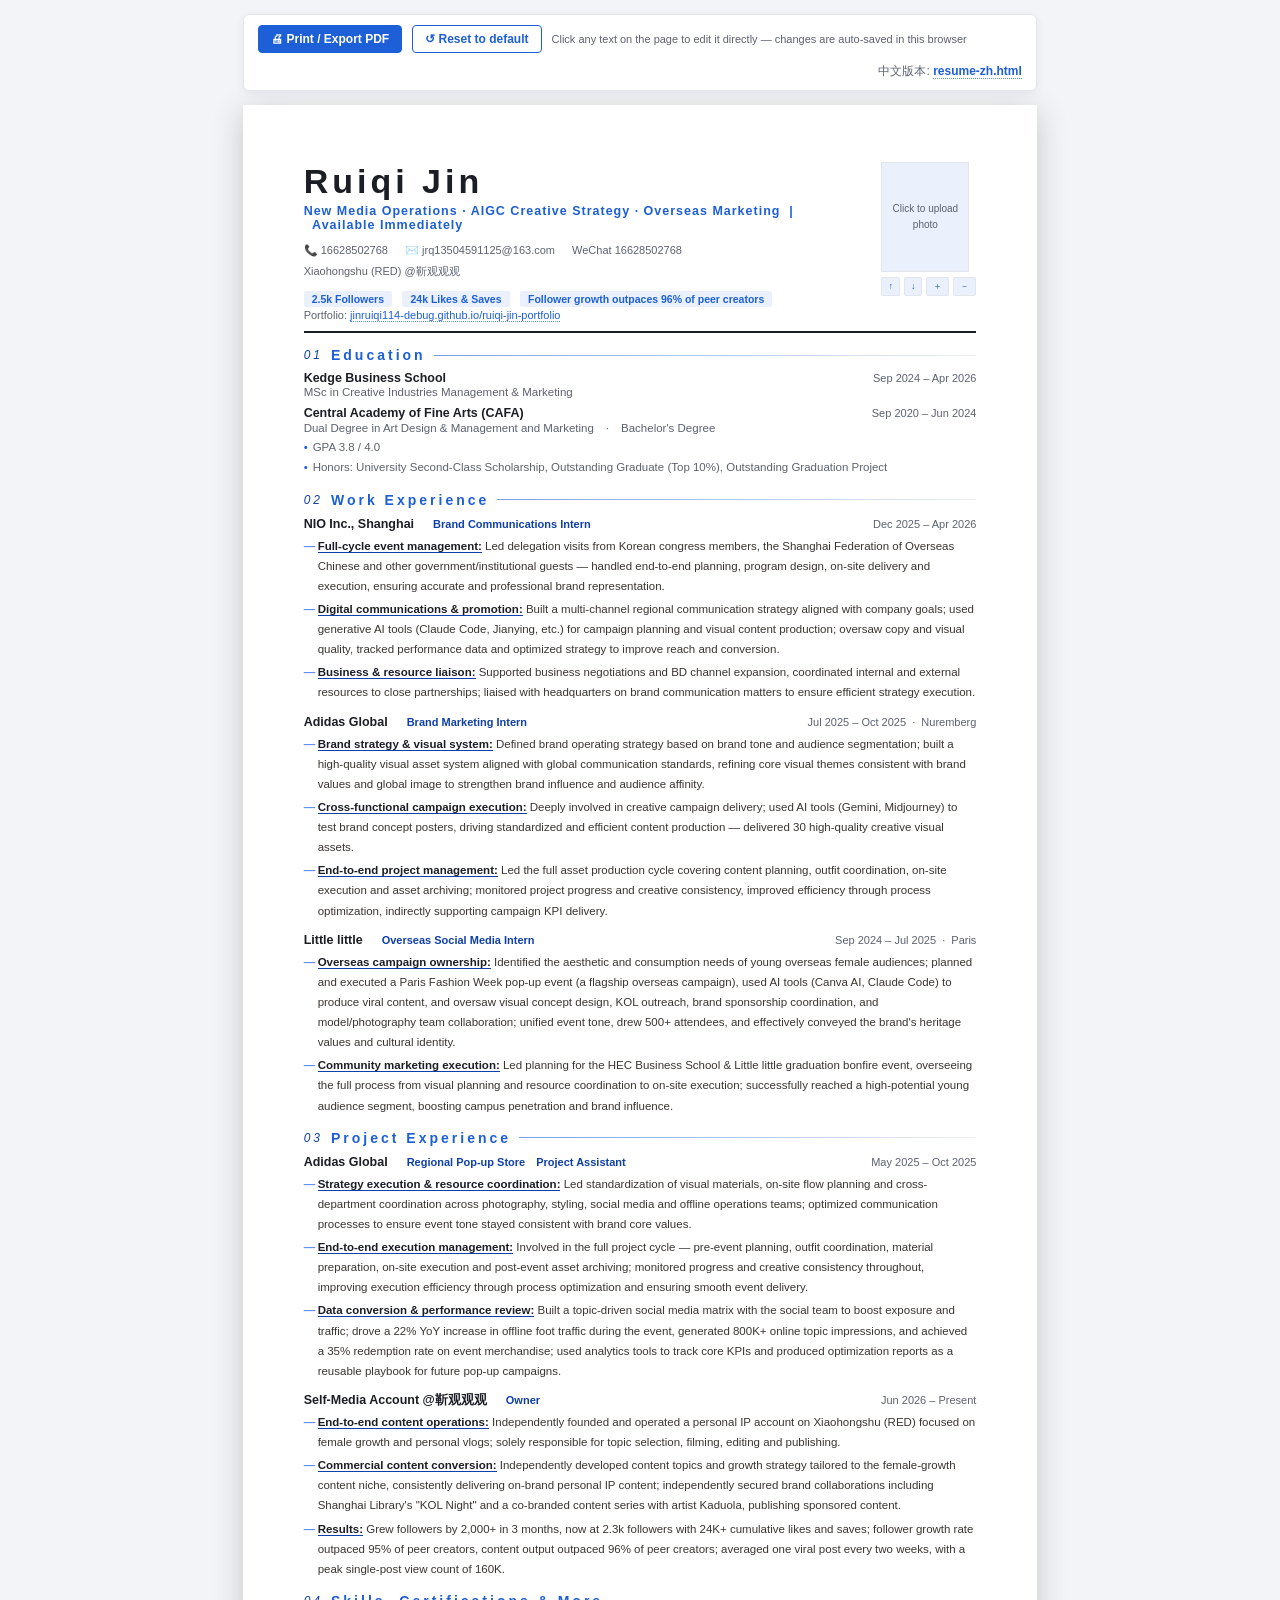
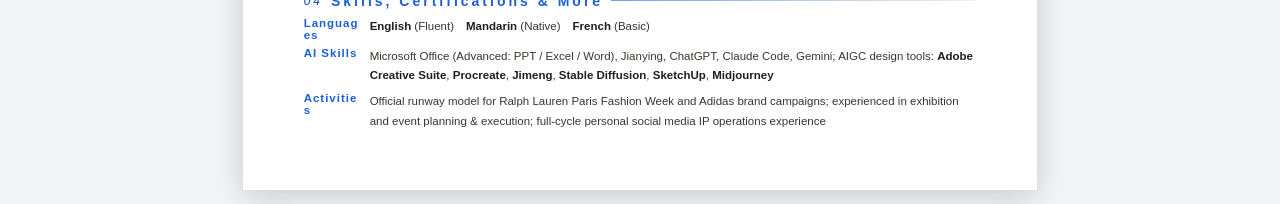
==== resume-en.html @ c2e93894 "Add fully editable resume pages, split into separate zh/en files Each page is a standalone contented" ====
<!DOCTYPE html>
<html lang="en">
<head>
<meta charset="UTF-8">
<meta name="viewport" content="width=device-width, initial-scale=1">
<title>Ruiqi Jin · Resume (Editable)</title>
<style>
  :root{
    --ink:#1c1e26;
    --ink-soft:#5b6270;
    --paper:#ffffff;
    --line:#e2e6ec;
    --wine:#1d5fd6;
    --wine-soft:#5b8ff0;
    --gold:#0f3fa8;
    --tag-bg:#eaf1fd;
  }

  *{ box-sizing:border-box; }

  html,body{
    margin:0;
    padding:0;
    background:#f2f4f7;
    font-family:-apple-system,BlinkMacSystemFont,"SF Pro Text","PingFang SC","Microsoft YaHei","Noto Sans SC","Hiragino Sans GB",sans-serif;
    color:var(--ink);
    -webkit-font-smoothing:antialiased;
  }

  /* ---------- Toolbar (not printed) ---------- */
  .toolbar{
    max-width:210mm;
    margin:14px auto 0 auto;
    display:flex;
    flex-wrap:wrap;
    align-items:center;
    gap:10px;
    padding:10px 14px;
    background:#fff;
    border:1px solid var(--line);
    border-radius:6px;
    font-size:12px;
    color:var(--ink-soft);
    box-shadow:0 2px 10px rgba(0,0,0,0.06);
    position:sticky;
    top:10px;
    z-index:10;
  }
  .toolbar button{
    font-family:inherit;
    font-size:12px;
    font-weight:600;
    border:1px solid var(--wine);
    background:var(--wine);
    color:#fff;
    padding:6px 12px;
    border-radius:4px;
    cursor:pointer;
  }
  .toolbar button.secondary{
    background:#fff;
    color:var(--wine);
  }
  .toolbar button:hover{ opacity:.85; }
  .toolbar .hint{ font-size:11px; }
  .toolbar .lang-switch{ margin-left:auto; white-space:nowrap; }
  .toolbar .lang-switch a{
    color:var(--wine);
    text-decoration:none;
    border-bottom:1px dotted var(--wine-soft);
    font-weight:600;
  }
  .toolbar .save-state{ font-size:11px; color:var(--wine); min-width:64px; }

  /* ---------- Editable affordance ---------- */
  [contenteditable="true"]{ border-radius:2px; transition:background .12s ease, outline .12s ease; }
  [contenteditable="true"]:hover{
    background:rgba(29,95,214,0.06);
    outline:1px dashed var(--wine-soft);
    outline-offset:2px;
    cursor:text;
  }
  [contenteditable="true"]:focus{
    background:rgba(29,95,214,0.09);
    outline:1.5px solid var(--wine);
    outline-offset:2px;
  }

  .page{
    width:210mm;
    min-height:297mm;
    margin:14px auto;
    background:var(--paper);
    position:relative;
    padding:15mm 16mm 12mm 16mm;
    box-shadow:0 6px 30px rgba(0,0,0,0.18);
  }

  /* ---------- Header ---------- */
  .masthead{
    display:flex;
    justify-content:space-between;
    align-items:flex-start;
    border-bottom:2.5px solid var(--ink);
    padding-bottom:10px;
    margin-bottom:14px;
  }
  .masthead-left{ flex:1; padding-right:20px; }
  .name{
    font-family:-apple-system,BlinkMacSystemFont,"PingFang SC","Microsoft YaHei",sans-serif;
    font-size:34px;
    font-weight:700;
    letter-spacing:4px;
    margin:0 0 3px 0;
    color:var(--ink);
  }
  .role-line{
    font-size:12.5px;
    color:var(--wine);
    letter-spacing:1px;
    font-weight:600;
    margin-bottom:8px;
  }
  .contact-line{
    font-size:11px;
    color:var(--ink-soft);
    line-height:1.9;
  }
  .contact-line span{ margin-right:14px; white-space:nowrap; }
  .contact-line a{ color:var(--ink-soft); text-decoration:none; }
  .stat-pills{ margin-top:6px; }
  .stat-pills span{
    display:inline-block;
    background:var(--tag-bg);
    color:var(--wine);
    font-size:10.5px;
    padding:2px 8px;
    border-radius:2px;
    margin-right:6px;
    margin-top:4px;
    font-weight:600;
  }
  .photo-wrap{
    width:88px;
    height:110px;
    flex-shrink:0;
    overflow:hidden;
    border:1px solid var(--line);
    position:relative;
    cursor:pointer;
  }
  .photo-wrap img{
    width:100%; height:100%; object-fit:cover; object-position:center 20%; display:block;
    user-select:none;
  }
  .photo-placeholder{
    width:100%;
    height:100%;
    display:flex;
    align-items:center;
    justify-content:center;
    text-align:center;
    font-size:10px;
    line-height:1.6;
    color:var(--ink-soft);
    background:var(--tag-bg);
    padding:6px;
  }
  .photo-wrap .photo-hint{
    position:absolute;
    inset:auto 0 0 0;
    background:rgba(33,29,26,0.72);
    color:#faf7f2;
    font-size:8.5px;
    text-align:center;
    line-height:1.4;
    padding:2px 0;
    opacity:0;
    transition:opacity .15s ease;
    pointer-events:none;
  }
  .photo-wrap:hover .photo-hint{ opacity:1; }
  .photo-wrap input[type=file]{
    position:absolute;
    inset:0;
    opacity:0;
    cursor:pointer;
  }
  .photo-controls{
    display:flex;
    gap:4px;
    margin-top:5px;
    justify-content:center;
  }
  .photo-controls button{
    font-size:9px;
    border:1px solid var(--line);
    background:var(--tag-bg);
    color:var(--wine);
    padding:2px 6px;
    border-radius:2px;
    cursor:pointer;
    font-family:inherit;
  }
  .photo-controls button:hover{ background:var(--wine); color:#fff; }

  /* ---------- Section ---------- */
  .section{ margin-bottom:14px; }
  .section-title{
    display:flex;
    align-items:center;
    gap:8px;
    font-size:14px;
    font-weight:700;
    letter-spacing:3px;
    color:var(--wine);
    margin-bottom:8px;
  }
  .section-title::after{
    content:"";
    flex:1;
    height:1px;
    background:linear-gradient(to right, var(--wine) 0%, var(--line) 100%);
    opacity:.6;
  }
  .section-title .num{
    font-family:-apple-system,BlinkMacSystemFont,"PingFang SC",sans-serif;
    font-style:italic;
    color:var(--gold);
    font-size:12px;
    font-weight:400;
  }

  /* ---------- Education ---------- */
  .edu-item{ margin-bottom:8px; }
  .row-head{
    display:flex;
    justify-content:space-between;
    align-items:baseline;
    font-size:12.5px;
  }
  .row-head .org{ font-weight:700; color:var(--ink); }
  .row-head .date{ color:var(--ink-soft); font-size:11px; white-space:nowrap; }
  .row-sub{ font-size:11.5px; color:var(--ink-soft); margin-top:1px; }
  .row-detail{ font-size:11.5px; color:var(--ink-soft); margin-top:2px; line-height:1.7; }
  .row-detail .dot{ color:var(--wine); margin-right:5px; }

  /* ---------- Experience ---------- */
  .exp-item{ margin-bottom:11px; }
  .exp-item .row-head{ margin-bottom:2px; }
  .exp-item .loc{ font-size:11px; color:var(--gold); font-weight:600; margin-left:6px; }
  .bullet{
    font-size:11.5px;
    line-height:1.75;
    color:#3a352f;
    margin:3px 0 0 0;
    padding-left:14px;
    position:relative;
  }
  .bullet::before{
    content:"—";
    position:absolute;
    left:0;
    color:var(--wine-soft);
    font-weight:700;
  }
  .bullet b{
    color:var(--ink);
    font-weight:700;
    border-bottom:1px solid var(--gold);
  }

  /* ---------- Skills ---------- */
  .skill-grid{
    display:grid;
    grid-template-columns:56px 1fr;
    row-gap:6px;
    column-gap:10px;
    font-size:11.5px;
  }
  .skill-grid .label{
    color:var(--wine);
    font-weight:700;
    letter-spacing:1px;
  }
  .skill-grid .val{ color:#3a352f; line-height:1.7; }
  .skill-grid .val b{ color:var(--ink); font-weight:700; }

  .site-line{
    font-size:11px;
    color:var(--ink-soft);
    margin-top:2px;
  }
  .site-line a{ color:var(--wine); text-decoration:none; border-bottom:1px dotted var(--wine-soft); }

  @media print{
    body{ background:var(--paper); }
    .toolbar{ display:none !important; }
    .page{ box-shadow:none; margin:0; width:auto; min-height:auto; }
    .page + .page{ page-break-before:always; }
    .photo-wrap .photo-hint, .photo-controls, .photo-wrap input[type=file]{ display:none !important; }
    [contenteditable="true"]:hover, [contenteditable="true"]:focus{ background:none; outline:none; }
    @page{ size:A4; margin:0; }
  }
</style>
</head>
<body>

<div class="toolbar">
  <button type="button" id="btnPrint">🖨 Print / Export PDF</button>
  <button type="button" id="btnReset" class="secondary">↺ Reset to default</button>
  <span class="hint">Click any text on the page to edit it directly — changes are auto-saved in this browser</span>
  <span class="save-state" id="saveState"></span>
  <span class="lang-switch">中文版本: <a href="resume-zh.html">resume-zh.html</a></span>
</div>

<div class="page" id="resumePage">

  <!-- Header -->
  <div class="masthead">
    <div class="masthead-left">
      <div class="name" contenteditable="true">Ruiqi Jin</div>
      <div class="role-line" contenteditable="true">New Media Operations · AIGC Creative Strategy · Overseas Marketing&nbsp;&nbsp;|&nbsp;&nbsp;Available Immediately</div>
      <div class="contact-line" contenteditable="true">
        <span>📞 16628502768</span>
        <span>✉️ jrq13504591125@163.com</span>
        <span>WeChat 16628502768</span>
      </div>
      <div class="contact-line" contenteditable="true">
        <span>Xiaohongshu (RED) @靳观观观</span>
      </div>
      <div class="stat-pills">
        <span contenteditable="true">2.5k Followers</span>
        <span contenteditable="true">24k Likes &amp; Saves</span>
        <span contenteditable="true">Follower growth outpaces 96% of peer creators</span>
      </div>
      <div class="site-line">Portfolio: <a href="https://jinruiqi114-debug.github.io/ruiqi-jin-portfolio/" target="_blank">jinruiqi114-debug.github.io/ruiqi-jin-portfolio</a></div>
    </div>
    <div>
      <div class="photo-wrap" id="photoWrap">
        <div class="photo-placeholder" id="photoPlaceholder">Click to upload<br>photo</div>
        <img alt="Ruiqi Jin" id="photoImg" style="display:none;">
        <input type="file" accept="image/*" id="photoInput" title="Click to change photo">
        <div class="photo-hint">Click to change photo</div>
      </div>
      <div class="photo-controls">
        <button type="button" id="posUp">↑</button>
        <button type="button" id="posDown">↓</button>
        <button type="button" id="zoomIn">＋</button>
        <button type="button" id="zoomOut">－</button>
      </div>
    </div>
  </div>

  <!-- Education -->
  <div class="section">
    <div class="section-title"><span class="num">01</span><span contenteditable="true">Education</span></div>

    <div class="edu-item">
      <div class="row-head">
        <span class="org" contenteditable="true">Kedge Business School</span>
        <span class="date" contenteditable="true">Sep 2024 – Apr 2026</span>
      </div>
      <div class="row-sub" contenteditable="true">MSc in Creative Industries Management &amp; Marketing</div>
    </div>

    <div class="edu-item">
      <div class="row-head">
        <span class="org" contenteditable="true">Central Academy of Fine Arts (CAFA)</span>
        <span class="date" contenteditable="true">Sep 2020 – Jun 2024</span>
      </div>
      <div class="row-sub" contenteditable="true">Dual Degree in Art Design &amp; Management and Marketing　·　Bachelor's Degree</div>
      <div class="row-detail" contenteditable="true">
        <span class="dot">•</span>GPA 3.8 / 4.0<br>
        <span class="dot">•</span>Honors: University Second-Class Scholarship, Outstanding Graduate (Top 10%), Outstanding Graduation Project
      </div>
    </div>
  </div>

  <!-- Work Experience -->
  <div class="section">
    <div class="section-title"><span class="num">02</span><span contenteditable="true">Work Experience</span></div>

    <div class="exp-item">
      <div class="row-head">
        <span class="org" contenteditable="true">NIO Inc., Shanghai　<span class="loc">Brand Communications Intern</span></span>
        <span class="date" contenteditable="true">Dec 2025 – Apr 2026</span>
      </div>
      <div class="bullet" contenteditable="true"><b>Full-cycle event management:</b> Led delegation visits from Korean congress members, the Shanghai Federation of Overseas Chinese and other government/institutional guests — handled end-to-end planning, program design, on-site delivery and execution, ensuring accurate and professional brand representation.</div>
      <div class="bullet" contenteditable="true"><b>Digital communications &amp; promotion:</b> Built a multi-channel regional communication strategy aligned with company goals; used generative AI tools (Claude Code, Jianying, etc.) for campaign planning and visual content production; oversaw copy and visual quality, tracked performance data and optimized strategy to improve reach and conversion.</div>
      <div class="bullet" contenteditable="true"><b>Business &amp; resource liaison:</b> Supported business negotiations and BD channel expansion, coordinated internal and external resources to close partnerships; liaised with headquarters on brand communication matters to ensure efficient strategy execution.</div>
    </div>

    <div class="exp-item">
      <div class="row-head">
        <span class="org" contenteditable="true">Adidas Global　<span class="loc">Brand Marketing Intern</span></span>
        <span class="date" contenteditable="true">Jul 2025 – Oct 2025 &nbsp;· &nbsp;Nuremberg</span>
      </div>
      <div class="bullet" contenteditable="true"><b>Brand strategy &amp; visual system:</b> Defined brand operating strategy based on brand tone and audience segmentation; built a high-quality visual asset system aligned with global communication standards, refining core visual themes consistent with brand values and global image to strengthen brand influence and audience affinity.</div>
      <div class="bullet" contenteditable="true"><b>Cross-functional campaign execution:</b> Deeply involved in creative campaign delivery; used AI tools (Gemini, Midjourney) to test brand concept posters, driving standardized and efficient content production — delivered 30 high-quality creative visual assets.</div>
      <div class="bullet" contenteditable="true"><b>End-to-end project management:</b> Led the full asset production cycle covering content planning, outfit coordination, on-site execution and asset archiving; monitored project progress and creative consistency, improved efficiency through process optimization, indirectly supporting campaign KPI delivery.</div>
    </div>

    <div class="exp-item">
      <div class="row-head">
        <span class="org" contenteditable="true">Little little　<span class="loc">Overseas Social Media Intern</span></span>
        <span class="date" contenteditable="true">Sep 2024 – Jul 2025 &nbsp;· &nbsp;Paris</span>
      </div>
      <div class="bullet" contenteditable="true"><b>Overseas campaign ownership:</b> Identified the aesthetic and consumption needs of young overseas female audiences; planned and executed a Paris Fashion Week pop-up event (a flagship overseas campaign), used AI tools (Canva AI, Claude Code) to produce viral content, and oversaw visual concept design, KOL outreach, brand sponsorship coordination, and model/photography team collaboration; unified event tone, drew 500+ attendees, and effectively conveyed the brand's heritage values and cultural identity.</div>
      <div class="bullet" contenteditable="true"><b>Community marketing execution:</b> Led planning for the HEC Business School &amp; Little little graduation bonfire event, overseeing the full process from visual planning and resource coordination to on-site execution; successfully reached a high-potential young audience segment, boosting campus penetration and brand influence.</div>
    </div>
  </div>

  <!-- Project Experience -->
  <div class="section">
    <div class="section-title"><span class="num">03</span><span contenteditable="true">Project Experience</span></div>

    <div class="exp-item">
      <div class="row-head">
        <span class="org" contenteditable="true">Adidas Global　<span class="loc">Regional Pop-up Store　Project Assistant</span></span>
        <span class="date" contenteditable="true">May 2025 – Oct 2025</span>
      </div>
      <div class="bullet" contenteditable="true"><b>Strategy execution &amp; resource coordination:</b> Led standardization of visual materials, on-site flow planning and cross-department coordination across photography, styling, social media and offline operations teams; optimized communication processes to ensure event tone stayed consistent with brand core values.</div>
      <div class="bullet" contenteditable="true"><b>End-to-end execution management:</b> Involved in the full project cycle — pre-event planning, outfit coordination, material preparation, on-site execution and post-event asset archiving; monitored progress and creative consistency throughout, improving execution efficiency through process optimization and ensuring smooth event delivery.</div>
      <div class="bullet" contenteditable="true"><b>Data conversion &amp; performance review:</b> Built a topic-driven social media matrix with the social team to boost exposure and traffic; drove a 22% YoY increase in offline foot traffic during the event, generated 800K+ online topic impressions, and achieved a 35% redemption rate on event merchandise; used analytics tools to track core KPIs and produced optimization reports as a reusable playbook for future pop-up campaigns.</div>
    </div>

    <div class="exp-item">
      <div class="row-head">
        <span class="org" contenteditable="true">Self-Media Account @靳观观观　<span class="loc">Owner</span></span>
        <span class="date" contenteditable="true">Jun 2026 – Present</span>
      </div>
      <div class="bullet" contenteditable="true"><b>End-to-end content operations:</b> Independently founded and operated a personal IP account on Xiaohongshu (RED) focused on female growth and personal vlogs; solely responsible for topic selection, filming, editing and publishing.</div>
      <div class="bullet" contenteditable="true"><b>Commercial content conversion:</b> Independently developed content topics and growth strategy tailored to the female-growth content niche, consistently delivering on-brand personal IP content; independently secured brand collaborations including Shanghai Library's "KOL Night" and a co-branded content series with artist Kaduola, publishing sponsored content.</div>
      <div class="bullet" contenteditable="true"><b>Results:</b> Grew followers by 2,000+ in 3 months, now at 2.3k followers with 24K+ cumulative likes and saves; follower growth rate outpaced 95% of peer creators, content output outpaced 96% of peer creators; averaged one viral post every two weeks, with a peak single-post view count of 160K.</div>
    </div>
  </div>

  <!-- Skills, Certifications & More -->
  <div class="section">
    <div class="section-title"><span class="num">04</span><span contenteditable="true">Skills, Certifications &amp; More</span></div>
    <div class="skill-grid">
      <div class="label" contenteditable="true">Languages</div>
      <div class="val" contenteditable="true"><b>English</b> (Fluent)　<b>Mandarin</b> (Native)　<b>French</b> (Basic)</div>

      <div class="label" contenteditable="true">AI Skills</div>
      <div class="val" contenteditable="true">Microsoft Office (Advanced: PPT / Excel / Word), Jianying, ChatGPT, Claude Code, Gemini; AIGC design tools: <b>Adobe Creative Suite</b>, <b>Procreate</b>, <b>Jimeng</b>, <b>Stable Diffusion</b>, <b>SketchUp</b>, <b>Midjourney</b></div>

      <div class="label" contenteditable="true">Activities</div>
      <div class="val" contenteditable="true">Official runway model for Ralph Lauren Paris Fashion Week and Adidas brand campaigns; experienced in exhibition and event planning &amp; execution; full-cycle personal social media IP operations experience</div>
    </div>
  </div>

</div>

<script>
(function(){
  var STORAGE_KEY = 'resume_en_v1';
  var page = document.getElementById('resumePage');
  var saveState = document.getElementById('saveState');
  var saveTimer;

  function markSaved(){
    saveState.textContent = 'Saved ' + new Date().toLocaleTimeString('en-US', {hour:'2-digit', minute:'2-digit'});
  }

  function loadContent(){
    var saved = localStorage.getItem(STORAGE_KEY);
    if(saved){
      page.innerHTML = saved;
      markSaved();
    }
  }

  function saveContent(){
    localStorage.setItem(STORAGE_KEY, page.innerHTML);
    markSaved();
  }

  function setupPhoto(){
    var img = document.getElementById('photoImg');
    var placeholder = document.getElementById('photoPlaceholder');
    var input = document.getElementById('photoInput');
    var posY = 20;
    var zoom = 100;

    if(img.getAttribute('src')){
      placeholder.style.display = 'none';
      img.style.display = 'block';
    }

    function applyTransform(){
      img.style.objectPosition = 'center ' + posY + '%';
      img.style.transform = 'scale(' + (zoom/100) + ')';
    }

    input.addEventListener('change', function(e){
      var file = e.target.files && e.target.files[0];
      if(!file) return;
      var reader = new FileReader();
      reader.onload = function(evt){
        img.src = evt.target.result;
        img.style.display = 'block';
        placeholder.style.display = 'none';
        posY = 20; zoom = 100;
        applyTransform();
        saveContent();
      };
      reader.readAsDataURL(file);
    });

    document.getElementById('posUp').addEventListener('click', function(){
      posY = Math.max(0, posY - 10); applyTransform(); saveContent();
    });
    document.getElementById('posDown').addEventListener('click', function(){
      posY = Math.min(100, posY + 10); applyTransform(); saveContent();
    });
    document.getElementById('zoomIn').addEventListener('click', function(){
      zoom = Math.min(200, zoom + 10); applyTransform(); saveContent();
    });
    document.getElementById('zoomOut').addEventListener('click', function(){
      zoom = Math.max(100, zoom - 10); applyTransform(); saveContent();
    });
  }

  loadContent();
  setupPhoto();

  page.addEventListener('input', function(){
    clearTimeout(saveTimer);
    saveTimer = setTimeout(saveContent, 500);
  });

  document.getElementById('btnPrint').addEventListener('click', function(){
    window.print();
  });

  document.getElementById('btnReset').addEventListener('click', function(){
    if(confirm('Reset to the default content? This will discard all your edits.')){
      localStorage.removeItem(STORAGE_KEY);
      location.reload();
    }
  });
})();
</script>
</body>
</html>
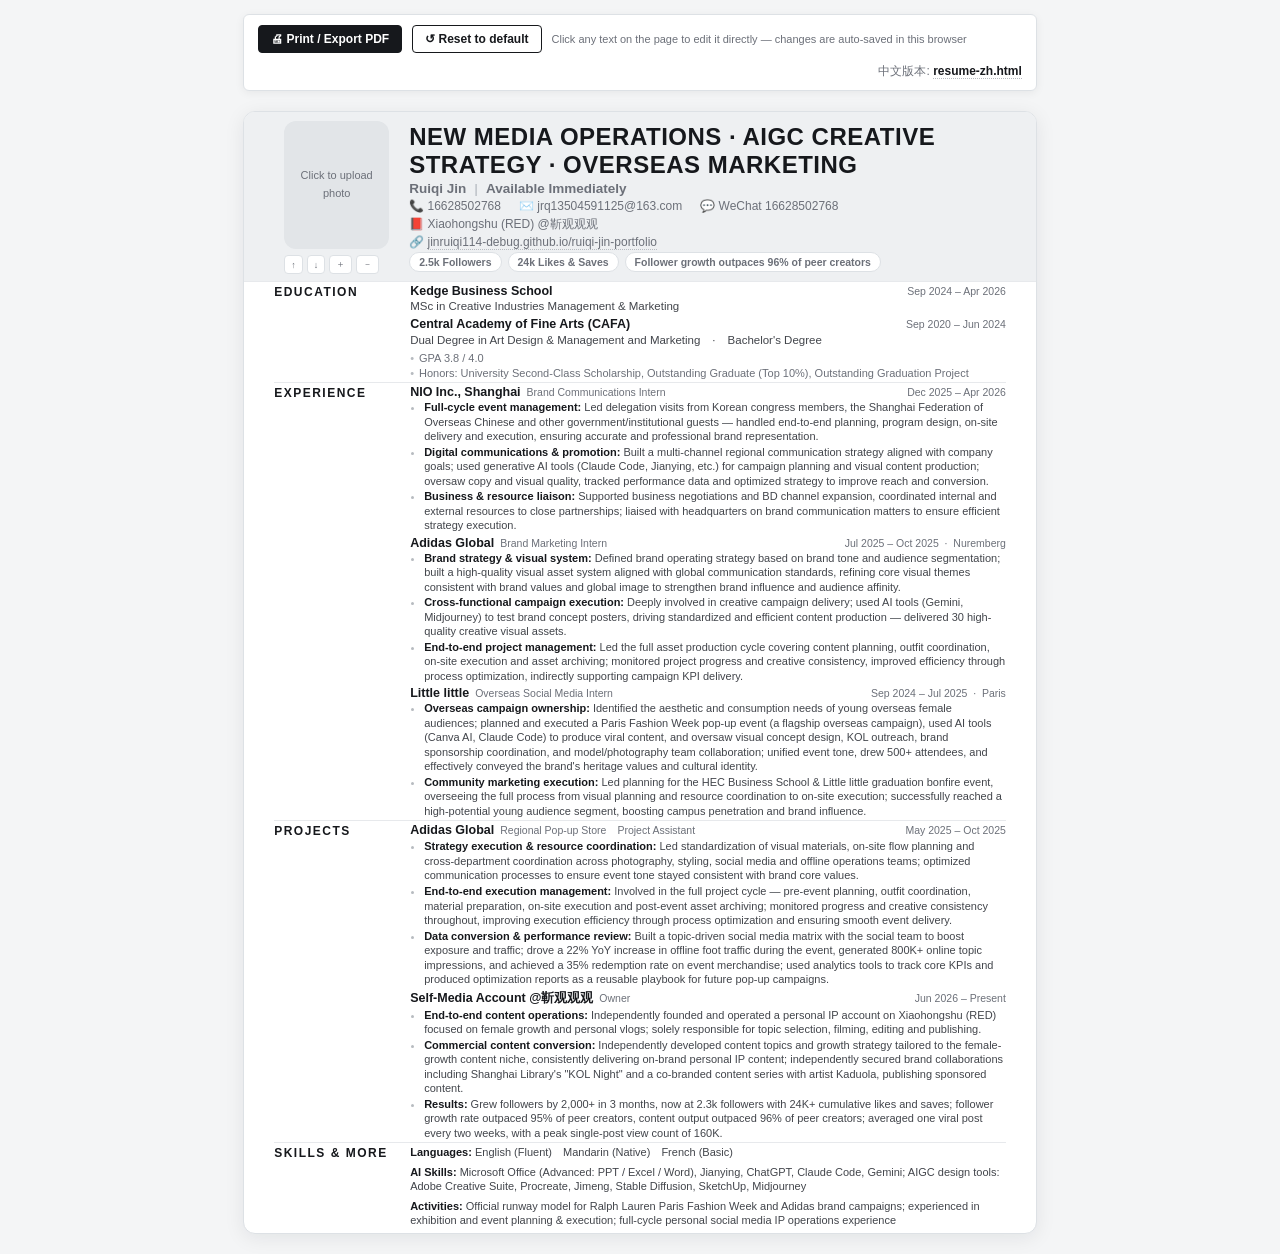
==== commit 3a943c7a: "Fit each resume page onto a single A4 sheet Tighten header and body spacing (padding, gaps, line-hei" ====
--- a/resume-en.html
+++ b/resume-en.html
@@ -6,14 +6,15 @@
 <title>Ruiqi Jin · Resume (Editable)</title>
 <style>
   :root{
-    --ink:#1c1e26;
-    --ink-soft:#5b6270;
-    --paper:#ffffff;
-    --line:#e2e6ec;
-    --wine:#1d5fd6;
-    --wine-soft:#5b8ff0;
-    --gold:#0f3fa8;
-    --tag-bg:#eaf1fd;
+    --page-bg:#f4f5f6;
+    --card-bg:#ffffff;
+    --header-bg:#eef0f2;
+    --ink:#16181c;
+    --ink-soft:#6c7079;
+    --body-text:#42454b;
+    --line:#e7e9ec;
+    --chip-bg:#eef0f2;
+    --chip-border:#dde1e5;
   }
 
   *{ box-sizing:border-box; }
@@ -21,7 +22,7 @@
   html,body{
     margin:0;
     padding:0;
-    background:#f2f4f7;
+    background:var(--page-bg);
     font-family:-apple-system,BlinkMacSystemFont,"SF Pro Text","PingFang SC","Microsoft YaHei","Noto Sans SC","Hiragino Sans GB",sans-serif;
     color:var(--ink);
     -webkit-font-smoothing:antialiased;
@@ -37,7 +38,7 @@
     gap:10px;
     padding:10px 14px;
     background:#fff;
-    border:1px solid var(--line);
+    border:1px solid var(--chip-border);
     border-radius:6px;
     font-size:12px;
     color:var(--ink-soft);
@@ -50,8 +51,8 @@
     font-family:inherit;
     font-size:12px;
     font-weight:600;
-    border:1px solid var(--wine);
-    background:var(--wine);
+    border:1px solid var(--ink);
+    background:var(--ink);
     color:#fff;
     padding:6px 12px;
     border-radius:4px;
@@ -59,95 +60,63 @@
   }
   .toolbar button.secondary{
     background:#fff;
-    color:var(--wine);
-  }
-  .toolbar button:hover{ opacity:.85; }
+    color:var(--ink);
+  }
+  .toolbar button:hover{ opacity:.8; }
   .toolbar .hint{ font-size:11px; }
   .toolbar .lang-switch{ margin-left:auto; white-space:nowrap; }
   .toolbar .lang-switch a{
-    color:var(--wine);
+    color:var(--ink);
     text-decoration:none;
-    border-bottom:1px dotted var(--wine-soft);
+    border-bottom:1px dotted #b7bbc0;
     font-weight:600;
   }
-  .toolbar .save-state{ font-size:11px; color:var(--wine); min-width:64px; }
+  .toolbar .save-state{ font-size:11px; color:var(--ink-soft); min-width:64px; }
 
   /* ---------- Editable affordance ---------- */
   [contenteditable="true"]{ border-radius:2px; transition:background .12s ease, outline .12s ease; }
   [contenteditable="true"]:hover{
-    background:rgba(29,95,214,0.06);
-    outline:1px dashed var(--wine-soft);
+    background:rgba(22,24,28,0.05);
+    outline:1px dashed #a7abb2;
     outline-offset:2px;
     cursor:text;
   }
   [contenteditable="true"]:focus{
-    background:rgba(29,95,214,0.09);
-    outline:1.5px solid var(--wine);
+    background:rgba(22,24,28,0.07);
+    outline:1.5px solid var(--ink);
     outline-offset:2px;
   }
 
   .page{
     width:210mm;
     min-height:297mm;
-    margin:14px auto;
-    background:var(--paper);
+    margin:20px auto;
+    background:var(--card-bg);
     position:relative;
-    padding:15mm 16mm 12mm 16mm;
-    box-shadow:0 6px 30px rgba(0,0,0,0.18);
+    border-radius:12px;
+    overflow:hidden;
+    border:1px solid var(--chip-border);
+    box-shadow:0 4px 20px rgba(15,30,40,0.08);
   }
 
   /* ---------- Header ---------- */
-  .masthead{
+  .resume-header{
+    background:var(--header-bg);
+    padding:9px 40px 7px;
     display:flex;
-    justify-content:space-between;
     align-items:flex-start;
-    border-bottom:2.5px solid var(--ink);
-    padding-bottom:10px;
-    margin-bottom:14px;
-  }
-  .masthead-left{ flex:1; padding-right:20px; }
-  .name{
-    font-family:-apple-system,BlinkMacSystemFont,"PingFang SC","Microsoft YaHei",sans-serif;
-    font-size:34px;
-    font-weight:700;
-    letter-spacing:4px;
-    margin:0 0 3px 0;
-    color:var(--ink);
-  }
-  .role-line{
-    font-size:12.5px;
-    color:var(--wine);
-    letter-spacing:1px;
-    font-weight:600;
-    margin-bottom:8px;
-  }
-  .contact-line{
-    font-size:11px;
-    color:var(--ink-soft);
-    line-height:1.9;
-  }
-  .contact-line span{ margin-right:14px; white-space:nowrap; }
-  .contact-line a{ color:var(--ink-soft); text-decoration:none; }
-  .stat-pills{ margin-top:6px; }
-  .stat-pills span{
-    display:inline-block;
-    background:var(--tag-bg);
-    color:var(--wine);
-    font-size:10.5px;
-    padding:2px 8px;
-    border-radius:2px;
-    margin-right:6px;
-    margin-top:4px;
-    font-weight:600;
+    gap:20px;
+    border-bottom:1px solid var(--line);
   }
   .photo-wrap{
-    width:88px;
-    height:110px;
+    width:105px;
+    height:128px;
     flex-shrink:0;
     overflow:hidden;
-    border:1px solid var(--line);
+    border-radius:12px;
     position:relative;
     cursor:pointer;
+    background:#e2e5e8;
   }
   .photo-wrap img{
     width:100%; height:100%; object-fit:cover; object-position:center 20%; display:block;
@@ -160,21 +129,21 @@
     align-items:center;
     justify-content:center;
     text-align:center;
-    font-size:10px;
+    font-size:11px;
     line-height:1.6;
     color:var(--ink-soft);
-    background:var(--tag-bg);
+    background:#e2e5e8;
     padding:6px;
   }
   .photo-wrap .photo-hint{
     position:absolute;
     inset:auto 0 0 0;
-    background:rgba(33,29,26,0.72);
-    color:#faf7f2;
-    font-size:8.5px;
+    background:rgba(20,20,20,0.72);
+    color:#fafafa;
+    font-size:9px;
     text-align:center;
     line-height:1.4;
-    padding:2px 0;
+    padding:3px 0;
     opacity:0;
     transition:opacity .15s ease;
     pointer-events:none;
@@ -189,114 +158,107 @@
   .photo-controls{
     display:flex;
     gap:4px;
-    margin-top:5px;
-    justify-content:center;
+    margin-top:6px;
   }
   .photo-controls button{
     font-size:9px;
-    border:1px solid var(--line);
-    background:var(--tag-bg);
-    color:var(--wine);
+    border:1px solid var(--chip-border);
+    background:#fff;
+    color:var(--ink-soft);
     padding:2px 6px;
-    border-radius:2px;
+    border-radius:4px;
     cursor:pointer;
     font-family:inherit;
   }
-  .photo-controls button:hover{ background:var(--wine); color:#fff; }
-
-  /* ---------- Section ---------- */
-  .section{ margin-bottom:14px; }
-  .section-title{
+  .photo-controls button:hover{ background:var(--ink); color:#fff; border-color:var(--ink); }
+
+  .header-text{ flex:1; padding-top:2px; }
+  .role-title{
+    font-size:24px;
+    font-weight:800;
+    letter-spacing:0.5px;
+    line-height:1.15;
+    color:var(--ink);
+    text-transform:uppercase;
+    margin:0 0 3px 0;
+  }
+  .name-sub{
+    font-size:13.5px;
+    color:var(--ink-soft);
+    font-weight:600;
+    margin-bottom:3px;
+  }
+  .name-sub .sep{ margin:0 8px; color:#c3c7cc; }
+  .contact-row{
     display:flex;
-    align-items:center;
-    gap:8px;
-    font-size:14px;
-    font-weight:700;
-    letter-spacing:3px;
-    color:var(--wine);
-    margin-bottom:8px;
-  }
-  .section-title::after{
-    content:"";
-    flex:1;
-    height:1px;
-    background:linear-gradient(to right, var(--wine) 0%, var(--line) 100%);
-    opacity:.6;
-  }
-  .section-title .num{
-    font-family:-apple-system,BlinkMacSystemFont,"PingFang SC",sans-serif;
-    font-style:italic;
-    color:var(--gold);
+    flex-wrap:wrap;
+    gap:3px 18px;
     font-size:12px;
-    font-weight:400;
-  }
-
-  /* ---------- Education ---------- */
-  .edu-item{ margin-bottom:8px; }
-  .row-head{
-    display:flex;
-    justify-content:space-between;
-    align-items:baseline;
-    font-size:12.5px;
-  }
-  .row-head .org{ font-weight:700; color:var(--ink); }
-  .row-head .date{ color:var(--ink-soft); font-size:11px; white-space:nowrap; }
-  .row-sub{ font-size:11.5px; color:var(--ink-soft); margin-top:1px; }
-  .row-detail{ font-size:11.5px; color:var(--ink-soft); margin-top:2px; line-height:1.7; }
-  .row-detail .dot{ color:var(--wine); margin-right:5px; }
-
-  /* ---------- Experience ---------- */
-  .exp-item{ margin-bottom:11px; }
-  .exp-item .row-head{ margin-bottom:2px; }
-  .exp-item .loc{ font-size:11px; color:var(--gold); font-weight:600; margin-left:6px; }
-  .bullet{
-    font-size:11.5px;
-    line-height:1.75;
-    color:#3a352f;
-    margin:3px 0 0 0;
-    padding-left:14px;
-    position:relative;
-  }
-  .bullet::before{
-    content:"—";
-    position:absolute;
-    left:0;
-    color:var(--wine-soft);
-    font-weight:700;
-  }
-  .bullet b{
+    color:var(--ink-soft);
+    margin-bottom:2px;
+  }
+  .contact-row span{ white-space:nowrap; }
+  .contact-row a{ color:var(--ink-soft); text-decoration:none; border-bottom:1px dotted #b7bbc0; }
+  .stat-pills{ display:flex; flex-wrap:wrap; gap:6px; }
+  .stat-pills span{
+    display:inline-block;
+    background:#fff;
+    border:1px solid var(--chip-border);
+    color:var(--ink-soft);
+    font-size:10.5px;
+    padding:3px 9px;
+    border-radius:20px;
+    font-weight:600;
+  }
+
+  /* ---------- Body ---------- */
+  .resume-body{ padding:0px 30px 0px; }
+  .row{
+    display:grid;
+    grid-template-columns:120px 1fr;
+    gap:16px;
+    padding:2px 0;
+    border-bottom:1px solid var(--line);
+  }
+  .row:last-child{ border-bottom:none; }
+  .row-label{
+    font-size:12px;
+    font-weight:800;
+    letter-spacing:1.5px;
     color:var(--ink);
-    font-weight:700;
-    border-bottom:1px solid var(--gold);
-  }
-
-  /* ---------- Skills ---------- */
-  .skill-grid{
-    display:grid;
-    grid-template-columns:56px 1fr;
-    row-gap:6px;
-    column-gap:10px;
-    font-size:11.5px;
-  }
-  .skill-grid .label{
-    color:var(--wine);
-    font-weight:700;
-    letter-spacing:1px;
-  }
-  .skill-grid .val{ color:#3a352f; line-height:1.7; }
-  .skill-grid .val b{ color:var(--ink); font-weight:700; }
-
-  .site-line{
-    font-size:11px;
-    color:var(--ink-soft);
-    margin-top:2px;
-  }
-  .site-line a{ color:var(--wine); text-decoration:none; border-bottom:1px dotted var(--wine-soft); }
+    text-transform:uppercase;
+    padding-top:1px;
+  }
+  .row-content{ display:flex; flex-direction:column; gap:3px; }
+
+  /* Education */
+  .edu-item .job-head{ display:flex; justify-content:space-between; align-items:baseline; gap:12px; }
+  .edu-item .org{ font-weight:700; font-size:12.5px; color:var(--ink); }
+  .edu-item .date{ font-size:10.5px; color:var(--ink-soft); white-space:nowrap; }
+  .edu-item .row-sub{ font-size:11.5px; color:var(--body-text); margin-top:2px; }
+  .edu-item .row-detail{ font-size:11px; color:var(--ink-soft); margin-top:3px; line-height:1.32; }
+  .edu-item .row-detail .dot{ color:#b7bbc0; margin-right:5px; }
+  .edu-item + .edu-item{ margin-top:2px; }
+
+  /* Experience / Projects */
+  .job-head{ display:flex; justify-content:space-between; align-items:baseline; gap:12px; flex-wrap:wrap; }
+  .job-head .org{ font-weight:700; font-size:12.5px; color:var(--ink); }
+  .job-head .loc{ font-size:10.5px; color:var(--ink-soft); font-weight:500; margin-left:6px; }
+  .job-head .date{ font-size:10.5px; color:var(--ink-soft); white-space:nowrap; }
+  .job-bullets{ margin:1px 0 0 0; padding-left:14px; display:flex; flex-direction:column; gap:1px; }
+  .job-bullets li{ font-size:11px; line-height:1.32; color:var(--body-text); }
+  .job-bullets li::marker{ color:#b7bbc0; }
+  .job-bullets b{ color:var(--ink); font-weight:700; }
+
+  /* Skills */
+  .skill-line{ font-size:11px; line-height:1.32; color:var(--body-text); }
+  .skill-line b{ color:var(--ink); font-weight:700; }
+  .skill-line + .skill-line{ margin-top:2px; }
 
   @media print{
-    body{ background:var(--paper); }
+    body{ background:var(--card-bg); }
     .toolbar{ display:none !important; }
-    .page{ box-shadow:none; margin:0; width:auto; min-height:auto; }
+    .page{ box-shadow:none; margin:0; width:auto; min-height:auto; border-radius:0; border:none; }
     .page + .page{ page-break-before:always; }
     .photo-wrap .photo-hint, .photo-controls, .photo-wrap input[type=file]{ display:none !important; }
     [contenteditable="true"]:hover, [contenteditable="true"]:focus{ background:none; outline:none; }
@@ -316,26 +278,7 @@
 
 <div class="page" id="resumePage">
 
-  <!-- Header -->
-  <div class="masthead">
-    <div class="masthead-left">
-      <div class="name" contenteditable="true">Ruiqi Jin</div>
-      <div class="role-line" contenteditable="true">New Media Operations · AIGC Creative Strategy · Overseas Marketing&nbsp;&nbsp;|&nbsp;&nbsp;Available Immediately</div>
-      <div class="contact-line" contenteditable="true">
-        <span>📞 16628502768</span>
-        <span>✉️ jrq13504591125@163.com</span>
-        <span>WeChat 16628502768</span>
-      </div>
-      <div class="contact-line" contenteditable="true">
-        <span>Xiaohongshu (RED) @靳观观观</span>
-      </div>
-      <div class="stat-pills">
-        <span contenteditable="true">2.5k Followers</span>
-        <span contenteditable="true">24k Likes &amp; Saves</span>
-        <span contenteditable="true">Follower growth outpaces 96% of peer creators</span>
-      </div>
-      <div class="site-line">Portfolio: <a href="https://jinruiqi114-debug.github.io/ruiqi-jin-portfolio/" target="_blank">jinruiqi114-debug.github.io/ruiqi-jin-portfolio</a></div>
-    </div>
+  <div class="resume-header">
     <div>
       <div class="photo-wrap" id="photoWrap">
         <div class="photo-placeholder" id="photoPlaceholder">Click to upload<br>photo</div>
@@ -350,112 +293,137 @@
         <button type="button" id="zoomOut">－</button>
       </div>
     </div>
-  </div>
-
-  <!-- Education -->
-  <div class="section">
-    <div class="section-title"><span class="num">01</span><span contenteditable="true">Education</span></div>
-
-    <div class="edu-item">
-      <div class="row-head">
-        <span class="org" contenteditable="true">Kedge Business School</span>
-        <span class="date" contenteditable="true">Sep 2024 – Apr 2026</span>
-      </div>
-      <div class="row-sub" contenteditable="true">MSc in Creative Industries Management &amp; Marketing</div>
-    </div>
-
-    <div class="edu-item">
-      <div class="row-head">
-        <span class="org" contenteditable="true">Central Academy of Fine Arts (CAFA)</span>
-        <span class="date" contenteditable="true">Sep 2020 – Jun 2024</span>
-      </div>
-      <div class="row-sub" contenteditable="true">Dual Degree in Art Design &amp; Management and Marketing　·　Bachelor's Degree</div>
-      <div class="row-detail" contenteditable="true">
-        <span class="dot">•</span>GPA 3.8 / 4.0<br>
-        <span class="dot">•</span>Honors: University Second-Class Scholarship, Outstanding Graduate (Top 10%), Outstanding Graduation Project
+    <div class="header-text">
+      <div class="role-title" contenteditable="true">New Media Operations · AIGC Creative Strategy · Overseas Marketing</div>
+      <div class="name-sub" contenteditable="true">Ruiqi Jin<span class="sep">|</span>Available Immediately</div>
+      <div class="contact-row" contenteditable="true">
+        <span>📞 16628502768</span>
+        <span>✉️ jrq13504591125@163.com</span>
+        <span>💬 WeChat 16628502768</span>
+        <span>📕 Xiaohongshu (RED) @靳观观观</span>
+      </div>
+      <div class="contact-row" style="margin-bottom:3px;">
+        <span>🔗 <a href="https://jinruiqi114-debug.github.io/ruiqi-jin-portfolio/" target="_blank">jinruiqi114-debug.github.io/ruiqi-jin-portfolio</a></span>
+      </div>
+      <div class="stat-pills">
+        <span contenteditable="true">2.5k Followers</span>
+        <span contenteditable="true">24k Likes &amp; Saves</span>
+        <span contenteditable="true">Follower growth outpaces 96% of peer creators</span>
       </div>
     </div>
   </div>
 
-  <!-- Work Experience -->
-  <div class="section">
-    <div class="section-title"><span class="num">02</span><span contenteditable="true">Work Experience</span></div>
-
-    <div class="exp-item">
-      <div class="row-head">
-        <span class="org" contenteditable="true">NIO Inc., Shanghai　<span class="loc">Brand Communications Intern</span></span>
-        <span class="date" contenteditable="true">Dec 2025 – Apr 2026</span>
-      </div>
-      <div class="bullet" contenteditable="true"><b>Full-cycle event management:</b> Led delegation visits from Korean congress members, the Shanghai Federation of Overseas Chinese and other government/institutional guests — handled end-to-end planning, program design, on-site delivery and execution, ensuring accurate and professional brand representation.</div>
-      <div class="bullet" contenteditable="true"><b>Digital communications &amp; promotion:</b> Built a multi-channel regional communication strategy aligned with company goals; used generative AI tools (Claude Code, Jianying, etc.) for campaign planning and visual content production; oversaw copy and visual quality, tracked performance data and optimized strategy to improve reach and conversion.</div>
-      <div class="bullet" contenteditable="true"><b>Business &amp; resource liaison:</b> Supported business negotiations and BD channel expansion, coordinated internal and external resources to close partnerships; liaised with headquarters on brand communication matters to ensure efficient strategy execution.</div>
+  <div class="resume-body">
+
+    <!-- Education -->
+    <div class="row">
+      <div class="row-label">Education</div>
+      <div class="row-content">
+        <div class="edu-item">
+          <div class="job-head">
+            <span class="org" contenteditable="true">Kedge Business School</span>
+            <span class="date" contenteditable="true">Sep 2024 – Apr 2026</span>
+          </div>
+          <div class="row-sub" contenteditable="true">MSc in Creative Industries Management &amp; Marketing</div>
+        </div>
+        <div class="edu-item">
+          <div class="job-head">
+            <span class="org" contenteditable="true">Central Academy of Fine Arts (CAFA)</span>
+            <span class="date" contenteditable="true">Sep 2020 – Jun 2024</span>
+          </div>
+          <div class="row-sub" contenteditable="true">Dual Degree in Art Design &amp; Management and Marketing　·　Bachelor's Degree</div>
+          <div class="row-detail" contenteditable="true">
+            <span class="dot">•</span>GPA 3.8 / 4.0<br>
+            <span class="dot">•</span>Honors: University Second-Class Scholarship, Outstanding Graduate (Top 10%), Outstanding Graduation Project
+          </div>
+        </div>
+      </div>
     </div>
 
-    <div class="exp-item">
-      <div class="row-head">
-        <span class="org" contenteditable="true">Adidas Global　<span class="loc">Brand Marketing Intern</span></span>
-        <span class="date" contenteditable="true">Jul 2025 – Oct 2025 &nbsp;· &nbsp;Nuremberg</span>
-      </div>
-      <div class="bullet" contenteditable="true"><b>Brand strategy &amp; visual system:</b> Defined brand operating strategy based on brand tone and audience segmentation; built a high-quality visual asset system aligned with global communication standards, refining core visual themes consistent with brand values and global image to strengthen brand influence and audience affinity.</div>
-      <div class="bullet" contenteditable="true"><b>Cross-functional campaign execution:</b> Deeply involved in creative campaign delivery; used AI tools (Gemini, Midjourney) to test brand concept posters, driving standardized and efficient content production — delivered 30 high-quality creative visual assets.</div>
-      <div class="bullet" contenteditable="true"><b>End-to-end project management:</b> Led the full asset production cycle covering content planning, outfit coordination, on-site execution and asset archiving; monitored project progress and creative consistency, improved efficiency through process optimization, indirectly supporting campaign KPI delivery.</div>
+    <!-- Work Experience -->
+    <div class="row">
+      <div class="row-label">Experience</div>
+      <div class="row-content">
+        <div>
+          <div class="job-head">
+            <span class="org" contenteditable="true">NIO Inc., Shanghai<span class="loc">Brand Communications Intern</span></span>
+            <span class="date" contenteditable="true">Dec 2025 – Apr 2026</span>
+          </div>
+          <ul class="job-bullets">
+            <li contenteditable="true"><b>Full-cycle event management:</b> Led delegation visits from Korean congress members, the Shanghai Federation of Overseas Chinese and other government/institutional guests — handled end-to-end planning, program design, on-site delivery and execution, ensuring accurate and professional brand representation.</li>
+            <li contenteditable="true"><b>Digital communications &amp; promotion:</b> Built a multi-channel regional communication strategy aligned with company goals; used generative AI tools (Claude Code, Jianying, etc.) for campaign planning and visual content production; oversaw copy and visual quality, tracked performance data and optimized strategy to improve reach and conversion.</li>
+            <li contenteditable="true"><b>Business &amp; resource liaison:</b> Supported business negotiations and BD channel expansion, coordinated internal and external resources to close partnerships; liaised with headquarters on brand communication matters to ensure efficient strategy execution.</li>
+          </ul>
+        </div>
+        <div>
+          <div class="job-head">
+            <span class="org" contenteditable="true">Adidas Global<span class="loc">Brand Marketing Intern</span></span>
+            <span class="date" contenteditable="true">Jul 2025 – Oct 2025 &nbsp;· &nbsp;Nuremberg</span>
+          </div>
+          <ul class="job-bullets">
+            <li contenteditable="true"><b>Brand strategy &amp; visual system:</b> Defined brand operating strategy based on brand tone and audience segmentation; built a high-quality visual asset system aligned with global communication standards, refining core visual themes consistent with brand values and global image to strengthen brand influence and audience affinity.</li>
+            <li contenteditable="true"><b>Cross-functional campaign execution:</b> Deeply involved in creative campaign delivery; used AI tools (Gemini, Midjourney) to test brand concept posters, driving standardized and efficient content production — delivered 30 high-quality creative visual assets.</li>
+            <li contenteditable="true"><b>End-to-end project management:</b> Led the full asset production cycle covering content planning, outfit coordination, on-site execution and asset archiving; monitored project progress and creative consistency, improved efficiency through process optimization, indirectly supporting campaign KPI delivery.</li>
+          </ul>
+        </div>
+        <div>
+          <div class="job-head">
+            <span class="org" contenteditable="true">Little little<span class="loc">Overseas Social Media Intern</span></span>
+            <span class="date" contenteditable="true">Sep 2024 – Jul 2025 &nbsp;· &nbsp;Paris</span>
+          </div>
+          <ul class="job-bullets">
+            <li contenteditable="true"><b>Overseas campaign ownership:</b> Identified the aesthetic and consumption needs of young overseas female audiences; planned and executed a Paris Fashion Week pop-up event (a flagship overseas campaign), used AI tools (Canva AI, Claude Code) to produce viral content, and oversaw visual concept design, KOL outreach, brand sponsorship coordination, and model/photography team collaboration; unified event tone, drew 500+ attendees, and effectively conveyed the brand's heritage values and cultural identity.</li>
+            <li contenteditable="true"><b>Community marketing execution:</b> Led planning for the HEC Business School &amp; Little little graduation bonfire event, overseeing the full process from visual planning and resource coordination to on-site execution; successfully reached a high-potential young audience segment, boosting campus penetration and brand influence.</li>
+          </ul>
+        </div>
+      </div>
     </div>
 
-    <div class="exp-item">
-      <div class="row-head">
-        <span class="org" contenteditable="true">Little little　<span class="loc">Overseas Social Media Intern</span></span>
-        <span class="date" contenteditable="true">Sep 2024 – Jul 2025 &nbsp;· &nbsp;Paris</span>
-      </div>
-      <div class="bullet" contenteditable="true"><b>Overseas campaign ownership:</b> Identified the aesthetic and consumption needs of young overseas female audiences; planned and executed a Paris Fashion Week pop-up event (a flagship overseas campaign), used AI tools (Canva AI, Claude Code) to produce viral content, and oversaw visual concept design, KOL outreach, brand sponsorship coordination, and model/photography team collaboration; unified event tone, drew 500+ attendees, and effectively conveyed the brand's heritage values and cultural identity.</div>
-      <div class="bullet" contenteditable="true"><b>Community marketing execution:</b> Led planning for the HEC Business School &amp; Little little graduation bonfire event, overseeing the full process from visual planning and resource coordination to on-site execution; successfully reached a high-potential young audience segment, boosting campus penetration and brand influence.</div>
+    <!-- Project Experience -->
+    <div class="row">
+      <div class="row-label">Projects</div>
+      <div class="row-content">
+        <div>
+          <div class="job-head">
+            <span class="org" contenteditable="true">Adidas Global<span class="loc">Regional Pop-up Store　Project Assistant</span></span>
+            <span class="date" contenteditable="true">May 2025 – Oct 2025</span>
+          </div>
+          <ul class="job-bullets">
+            <li contenteditable="true"><b>Strategy execution &amp; resource coordination:</b> Led standardization of visual materials, on-site flow planning and cross-department coordination across photography, styling, social media and offline operations teams; optimized communication processes to ensure event tone stayed consistent with brand core values.</li>
+            <li contenteditable="true"><b>End-to-end execution management:</b> Involved in the full project cycle — pre-event planning, outfit coordination, material preparation, on-site execution and post-event asset archiving; monitored progress and creative consistency throughout, improving execution efficiency through process optimization and ensuring smooth event delivery.</li>
+            <li contenteditable="true"><b>Data conversion &amp; performance review:</b> Built a topic-driven social media matrix with the social team to boost exposure and traffic; drove a 22% YoY increase in offline foot traffic during the event, generated 800K+ online topic impressions, and achieved a 35% redemption rate on event merchandise; used analytics tools to track core KPIs and produced optimization reports as a reusable playbook for future pop-up campaigns.</li>
+          </ul>
+        </div>
+        <div>
+          <div class="job-head">
+            <span class="org" contenteditable="true">Self-Media Account @靳观观观<span class="loc">Owner</span></span>
+            <span class="date" contenteditable="true">Jun 2026 – Present</span>
+          </div>
+          <ul class="job-bullets">
+            <li contenteditable="true"><b>End-to-end content operations:</b> Independently founded and operated a personal IP account on Xiaohongshu (RED) focused on female growth and personal vlogs; solely responsible for topic selection, filming, editing and publishing.</li>
+            <li contenteditable="true"><b>Commercial content conversion:</b> Independently developed content topics and growth strategy tailored to the female-growth content niche, consistently delivering on-brand personal IP content; independently secured brand collaborations including Shanghai Library's "KOL Night" and a co-branded content series with artist Kaduola, publishing sponsored content.</li>
+            <li contenteditable="true"><b>Results:</b> Grew followers by 2,000+ in 3 months, now at 2.3k followers with 24K+ cumulative likes and saves; follower growth rate outpaced 95% of peer creators, content output outpaced 96% of peer creators; averaged one viral post every two weeks, with a peak single-post view count of 160K.</li>
+          </ul>
+        </div>
+      </div>
     </div>
+
+    <!-- Skills, Certifications & More -->
+    <div class="row">
+      <div class="row-label">Skills &amp; More</div>
+      <div class="row-content">
+        <div class="skill-line" contenteditable="true"><b>Languages:</b> English (Fluent)　Mandarin (Native)　French (Basic)</div>
+        <div class="skill-line" contenteditable="true"><b>AI Skills:</b> Microsoft Office (Advanced: PPT / Excel / Word), Jianying, ChatGPT, Claude Code, Gemini; AIGC design tools: Adobe Creative Suite, Procreate, Jimeng, Stable Diffusion, SketchUp, Midjourney</div>
+        <div class="skill-line" contenteditable="true"><b>Activities:</b> Official runway model for Ralph Lauren Paris Fashion Week and Adidas brand campaigns; experienced in exhibition and event planning &amp; execution; full-cycle personal social media IP operations experience</div>
+      </div>
+    </div>
+
   </div>
-
-  <!-- Project Experience -->
-  <div class="section">
-    <div class="section-title"><span class="num">03</span><span contenteditable="true">Project Experience</span></div>
-
-    <div class="exp-item">
-      <div class="row-head">
-        <span class="org" contenteditable="true">Adidas Global　<span class="loc">Regional Pop-up Store　Project Assistant</span></span>
-        <span class="date" contenteditable="true">May 2025 – Oct 2025</span>
-      </div>
-      <div class="bullet" contenteditable="true"><b>Strategy execution &amp; resource coordination:</b> Led standardization of visual materials, on-site flow planning and cross-department coordination across photography, styling, social media and offline operations teams; optimized communication processes to ensure event tone stayed consistent with brand core values.</div>
-      <div class="bullet" contenteditable="true"><b>End-to-end execution management:</b> Involved in the full project cycle — pre-event planning, outfit coordination, material preparation, on-site execution and post-event asset archiving; monitored progress and creative consistency throughout, improving execution efficiency through process optimization and ensuring smooth event delivery.</div>
-      <div class="bullet" contenteditable="true"><b>Data conversion &amp; performance review:</b> Built a topic-driven social media matrix with the social team to boost exposure and traffic; drove a 22% YoY increase in offline foot traffic during the event, generated 800K+ online topic impressions, and achieved a 35% redemption rate on event merchandise; used analytics tools to track core KPIs and produced optimization reports as a reusable playbook for future pop-up campaigns.</div>
-    </div>
-
-    <div class="exp-item">
-      <div class="row-head">
-        <span class="org" contenteditable="true">Self-Media Account @靳观观观　<span class="loc">Owner</span></span>
-        <span class="date" contenteditable="true">Jun 2026 – Present</span>
-      </div>
-      <div class="bullet" contenteditable="true"><b>End-to-end content operations:</b> Independently founded and operated a personal IP account on Xiaohongshu (RED) focused on female growth and personal vlogs; solely responsible for topic selection, filming, editing and publishing.</div>
-      <div class="bullet" contenteditable="true"><b>Commercial content conversion:</b> Independently developed content topics and growth strategy tailored to the female-growth content niche, consistently delivering on-brand personal IP content; independently secured brand collaborations including Shanghai Library's "KOL Night" and a co-branded content series with artist Kaduola, publishing sponsored content.</div>
-      <div class="bullet" contenteditable="true"><b>Results:</b> Grew followers by 2,000+ in 3 months, now at 2.3k followers with 24K+ cumulative likes and saves; follower growth rate outpaced 95% of peer creators, content output outpaced 96% of peer creators; averaged one viral post every two weeks, with a peak single-post view count of 160K.</div>
-    </div>
-  </div>
-
-  <!-- Skills, Certifications & More -->
-  <div class="section">
-    <div class="section-title"><span class="num">04</span><span contenteditable="true">Skills, Certifications &amp; More</span></div>
-    <div class="skill-grid">
-      <div class="label" contenteditable="true">Languages</div>
-      <div class="val" contenteditable="true"><b>English</b> (Fluent)　<b>Mandarin</b> (Native)　<b>French</b> (Basic)</div>
-
-      <div class="label" contenteditable="true">AI Skills</div>
-      <div class="val" contenteditable="true">Microsoft Office (Advanced: PPT / Excel / Word), Jianying, ChatGPT, Claude Code, Gemini; AIGC design tools: <b>Adobe Creative Suite</b>, <b>Procreate</b>, <b>Jimeng</b>, <b>Stable Diffusion</b>, <b>SketchUp</b>, <b>Midjourney</b></div>
-
-      <div class="label" contenteditable="true">Activities</div>
-      <div class="val" contenteditable="true">Official runway model for Ralph Lauren Paris Fashion Week and Adidas brand campaigns; experienced in exhibition and event planning &amp; execution; full-cycle personal social media IP operations experience</div>
-    </div>
-  </div>
-
 </div>
 
 <script>
 (function(){
-  var STORAGE_KEY = 'resume_en_v1';
+  var STORAGE_KEY = 'resume_en_v2';
   var page = document.getElementById('resumePage');
   var saveState = document.getElementById('saveState');
   var saveTimer;
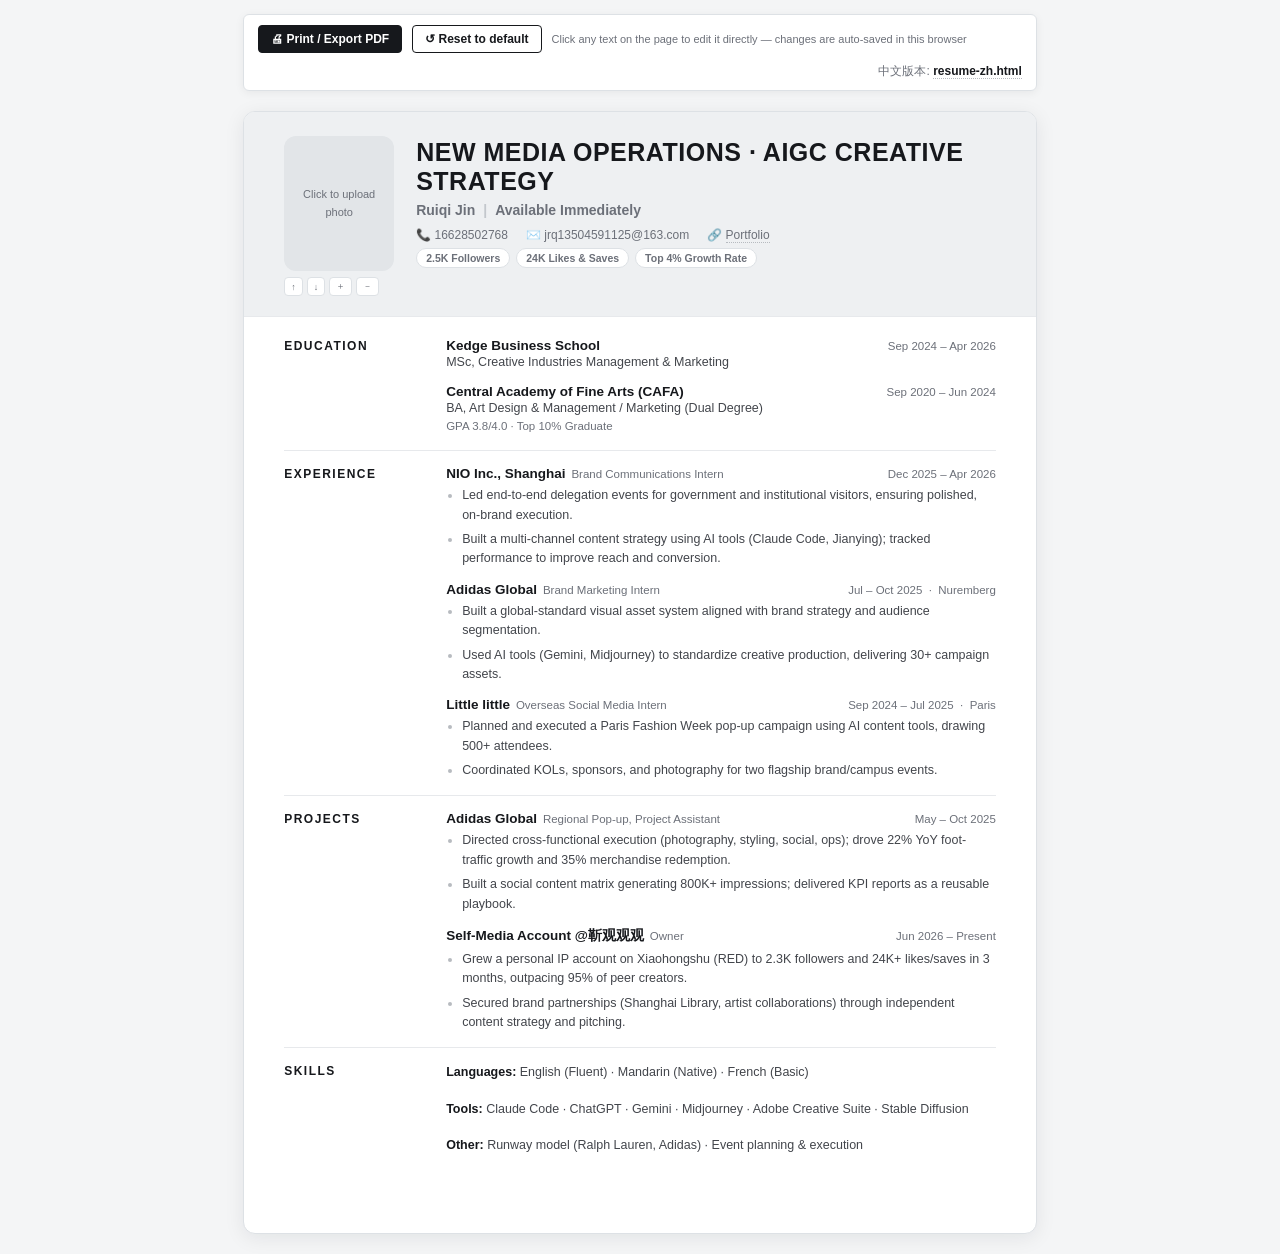
==== commit e36bc4df: "Condense English resume content for US/EU-style one-page format Trim experience/project bullets from" ====
--- a/resume-en.html
+++ b/resume-en.html
@@ -102,15 +102,15 @@
   /* ---------- Header ---------- */
   .resume-header{
     background:var(--header-bg);
-    padding:9px 40px 7px;
+    padding:24px 40px 20px;
     display:flex;
     align-items:flex-start;
-    gap:20px;
+    gap:22px;
     border-bottom:1px solid var(--line);
   }
   .photo-wrap{
-    width:105px;
-    height:128px;
+    width:110px;
+    height:135px;
     flex-shrink:0;
     overflow:hidden;
     border-radius:12px;
@@ -174,28 +174,28 @@
 
   .header-text{ flex:1; padding-top:2px; }
   .role-title{
-    font-size:24px;
+    font-size:25px;
     font-weight:800;
     letter-spacing:0.5px;
-    line-height:1.15;
+    line-height:1.16;
     color:var(--ink);
     text-transform:uppercase;
-    margin:0 0 3px 0;
+    margin:0 0 6px 0;
   }
   .name-sub{
-    font-size:13.5px;
+    font-size:14px;
     color:var(--ink-soft);
     font-weight:600;
-    margin-bottom:3px;
+    margin-bottom:10px;
   }
   .name-sub .sep{ margin:0 8px; color:#c3c7cc; }
   .contact-row{
     display:flex;
     flex-wrap:wrap;
-    gap:3px 18px;
+    gap:5px 18px;
     font-size:12px;
     color:var(--ink-soft);
-    margin-bottom:2px;
+    margin-bottom:6px;
   }
   .contact-row span{ white-space:nowrap; }
   .contact-row a{ color:var(--ink-soft); text-decoration:none; border-bottom:1px dotted #b7bbc0; }
@@ -212,12 +212,12 @@
   }
 
   /* ---------- Body ---------- */
-  .resume-body{ padding:0px 30px 0px; }
+  .resume-body{ padding:6px 40px 24px; }
   .row{
     display:grid;
-    grid-template-columns:120px 1fr;
-    gap:16px;
-    padding:2px 0;
+    grid-template-columns:140px 1fr;
+    gap:22px;
+    padding:15px 0;
     border-bottom:1px solid var(--line);
   }
   .row:last-child{ border-bottom:none; }
@@ -229,31 +229,30 @@
     text-transform:uppercase;
     padding-top:1px;
   }
-  .row-content{ display:flex; flex-direction:column; gap:3px; }
+  .row-content{ display:flex; flex-direction:column; gap:13px; }
 
   /* Education */
   .edu-item .job-head{ display:flex; justify-content:space-between; align-items:baseline; gap:12px; }
-  .edu-item .org{ font-weight:700; font-size:12.5px; color:var(--ink); }
-  .edu-item .date{ font-size:10.5px; color:var(--ink-soft); white-space:nowrap; }
-  .edu-item .row-sub{ font-size:11.5px; color:var(--body-text); margin-top:2px; }
-  .edu-item .row-detail{ font-size:11px; color:var(--ink-soft); margin-top:3px; line-height:1.32; }
-  .edu-item .row-detail .dot{ color:#b7bbc0; margin-right:5px; }
+  .edu-item .org{ font-weight:700; font-size:13.5px; color:var(--ink); }
+  .edu-item .date{ font-size:11.5px; color:var(--ink-soft); white-space:nowrap; }
+  .edu-item .row-sub{ font-size:12.5px; color:var(--body-text); margin-top:2px; }
+  .edu-item .row-detail{ font-size:11.5px; color:var(--ink-soft); margin-top:3px; line-height:1.5; }
   .edu-item + .edu-item{ margin-top:2px; }
 
   /* Experience / Projects */
   .job-head{ display:flex; justify-content:space-between; align-items:baseline; gap:12px; flex-wrap:wrap; }
-  .job-head .org{ font-weight:700; font-size:12.5px; color:var(--ink); }
-  .job-head .loc{ font-size:10.5px; color:var(--ink-soft); font-weight:500; margin-left:6px; }
-  .job-head .date{ font-size:10.5px; color:var(--ink-soft); white-space:nowrap; }
-  .job-bullets{ margin:1px 0 0 0; padding-left:14px; display:flex; flex-direction:column; gap:1px; }
-  .job-bullets li{ font-size:11px; line-height:1.32; color:var(--body-text); }
+  .job-head .org{ font-weight:700; font-size:13.5px; color:var(--ink); }
+  .job-head .loc{ font-size:11.5px; color:var(--ink-soft); font-weight:500; margin-left:6px; }
+  .job-head .date{ font-size:11.5px; color:var(--ink-soft); white-space:nowrap; }
+  .job-bullets{ margin:5px 0 0 0; padding-left:16px; display:flex; flex-direction:column; gap:5px; }
+  .job-bullets li{ font-size:12.5px; line-height:1.55; color:var(--body-text); }
   .job-bullets li::marker{ color:#b7bbc0; }
   .job-bullets b{ color:var(--ink); font-weight:700; }
 
   /* Skills */
-  .skill-line{ font-size:11px; line-height:1.32; color:var(--body-text); }
+  .skill-line{ font-size:12.5px; line-height:1.55; color:var(--body-text); }
   .skill-line b{ color:var(--ink); font-weight:700; }
-  .skill-line + .skill-line{ margin-top:2px; }
+  .skill-line + .skill-line{ margin-top:4px; }
 
   @media print{
     body{ background:var(--card-bg); }
@@ -294,21 +293,17 @@
       </div>
     </div>
     <div class="header-text">
-      <div class="role-title" contenteditable="true">New Media Operations · AIGC Creative Strategy · Overseas Marketing</div>
+      <div class="role-title" contenteditable="true">New Media Operations · AIGC Creative Strategy</div>
       <div class="name-sub" contenteditable="true">Ruiqi Jin<span class="sep">|</span>Available Immediately</div>
       <div class="contact-row" contenteditable="true">
         <span>📞 16628502768</span>
         <span>✉️ jrq13504591125@163.com</span>
-        <span>💬 WeChat 16628502768</span>
-        <span>📕 Xiaohongshu (RED) @靳观观观</span>
-      </div>
-      <div class="contact-row" style="margin-bottom:3px;">
-        <span>🔗 <a href="https://jinruiqi114-debug.github.io/ruiqi-jin-portfolio/" target="_blank">jinruiqi114-debug.github.io/ruiqi-jin-portfolio</a></span>
+        <span>🔗 <a href="https://jinruiqi114-debug.github.io/ruiqi-jin-portfolio/" target="_blank">Portfolio</a></span>
       </div>
       <div class="stat-pills">
-        <span contenteditable="true">2.5k Followers</span>
-        <span contenteditable="true">24k Likes &amp; Saves</span>
-        <span contenteditable="true">Follower growth outpaces 96% of peer creators</span>
+        <span contenteditable="true">2.5K Followers</span>
+        <span contenteditable="true">24K Likes &amp; Saves</span>
+        <span contenteditable="true">Top 4% Growth Rate</span>
       </div>
     </div>
   </div>
@@ -324,18 +319,15 @@
             <span class="org" contenteditable="true">Kedge Business School</span>
             <span class="date" contenteditable="true">Sep 2024 – Apr 2026</span>
           </div>
-          <div class="row-sub" contenteditable="true">MSc in Creative Industries Management &amp; Marketing</div>
+          <div class="row-sub" contenteditable="true">MSc, Creative Industries Management &amp; Marketing</div>
         </div>
         <div class="edu-item">
           <div class="job-head">
             <span class="org" contenteditable="true">Central Academy of Fine Arts (CAFA)</span>
             <span class="date" contenteditable="true">Sep 2020 – Jun 2024</span>
           </div>
-          <div class="row-sub" contenteditable="true">Dual Degree in Art Design &amp; Management and Marketing　·　Bachelor's Degree</div>
-          <div class="row-detail" contenteditable="true">
-            <span class="dot">•</span>GPA 3.8 / 4.0<br>
-            <span class="dot">•</span>Honors: University Second-Class Scholarship, Outstanding Graduate (Top 10%), Outstanding Graduation Project
-          </div>
+          <div class="row-sub" contenteditable="true">BA, Art Design &amp; Management / Marketing (Dual Degree)</div>
+          <div class="row-detail" contenteditable="true">GPA 3.8/4.0 · Top 10% Graduate</div>
         </div>
       </div>
     </div>
@@ -350,20 +342,18 @@
             <span class="date" contenteditable="true">Dec 2025 – Apr 2026</span>
           </div>
           <ul class="job-bullets">
-            <li contenteditable="true"><b>Full-cycle event management:</b> Led delegation visits from Korean congress members, the Shanghai Federation of Overseas Chinese and other government/institutional guests — handled end-to-end planning, program design, on-site delivery and execution, ensuring accurate and professional brand representation.</li>
-            <li contenteditable="true"><b>Digital communications &amp; promotion:</b> Built a multi-channel regional communication strategy aligned with company goals; used generative AI tools (Claude Code, Jianying, etc.) for campaign planning and visual content production; oversaw copy and visual quality, tracked performance data and optimized strategy to improve reach and conversion.</li>
-            <li contenteditable="true"><b>Business &amp; resource liaison:</b> Supported business negotiations and BD channel expansion, coordinated internal and external resources to close partnerships; liaised with headquarters on brand communication matters to ensure efficient strategy execution.</li>
+            <li contenteditable="true">Led end-to-end delegation events for government and institutional visitors, ensuring polished, on-brand execution.</li>
+            <li contenteditable="true">Built a multi-channel content strategy using AI tools (Claude Code, Jianying); tracked performance to improve reach and conversion.</li>
           </ul>
         </div>
         <div>
           <div class="job-head">
             <span class="org" contenteditable="true">Adidas Global<span class="loc">Brand Marketing Intern</span></span>
-            <span class="date" contenteditable="true">Jul 2025 – Oct 2025 &nbsp;· &nbsp;Nuremberg</span>
+            <span class="date" contenteditable="true">Jul – Oct 2025 &nbsp;· &nbsp;Nuremberg</span>
           </div>
           <ul class="job-bullets">
-            <li contenteditable="true"><b>Brand strategy &amp; visual system:</b> Defined brand operating strategy based on brand tone and audience segmentation; built a high-quality visual asset system aligned with global communication standards, refining core visual themes consistent with brand values and global image to strengthen brand influence and audience affinity.</li>
-            <li contenteditable="true"><b>Cross-functional campaign execution:</b> Deeply involved in creative campaign delivery; used AI tools (Gemini, Midjourney) to test brand concept posters, driving standardized and efficient content production — delivered 30 high-quality creative visual assets.</li>
-            <li contenteditable="true"><b>End-to-end project management:</b> Led the full asset production cycle covering content planning, outfit coordination, on-site execution and asset archiving; monitored project progress and creative consistency, improved efficiency through process optimization, indirectly supporting campaign KPI delivery.</li>
+            <li contenteditable="true">Built a global-standard visual asset system aligned with brand strategy and audience segmentation.</li>
+            <li contenteditable="true">Used AI tools (Gemini, Midjourney) to standardize creative production, delivering 30+ campaign assets.</li>
           </ul>
         </div>
         <div>
@@ -372,8 +362,8 @@
             <span class="date" contenteditable="true">Sep 2024 – Jul 2025 &nbsp;· &nbsp;Paris</span>
           </div>
           <ul class="job-bullets">
-            <li contenteditable="true"><b>Overseas campaign ownership:</b> Identified the aesthetic and consumption needs of young overseas female audiences; planned and executed a Paris Fashion Week pop-up event (a flagship overseas campaign), used AI tools (Canva AI, Claude Code) to produce viral content, and oversaw visual concept design, KOL outreach, brand sponsorship coordination, and model/photography team collaboration; unified event tone, drew 500+ attendees, and effectively conveyed the brand's heritage values and cultural identity.</li>
-            <li contenteditable="true"><b>Community marketing execution:</b> Led planning for the HEC Business School &amp; Little little graduation bonfire event, overseeing the full process from visual planning and resource coordination to on-site execution; successfully reached a high-potential young audience segment, boosting campus penetration and brand influence.</li>
+            <li contenteditable="true">Planned and executed a Paris Fashion Week pop-up campaign using AI content tools, drawing 500+ attendees.</li>
+            <li contenteditable="true">Coordinated KOLs, sponsors, and photography for two flagship brand/campus events.</li>
           </ul>
         </div>
       </div>
@@ -385,13 +375,12 @@
       <div class="row-content">
         <div>
           <div class="job-head">
-            <span class="org" contenteditable="true">Adidas Global<span class="loc">Regional Pop-up Store　Project Assistant</span></span>
-            <span class="date" contenteditable="true">May 2025 – Oct 2025</span>
+            <span class="org" contenteditable="true">Adidas Global<span class="loc">Regional Pop-up, Project Assistant</span></span>
+            <span class="date" contenteditable="true">May – Oct 2025</span>
           </div>
           <ul class="job-bullets">
-            <li contenteditable="true"><b>Strategy execution &amp; resource coordination:</b> Led standardization of visual materials, on-site flow planning and cross-department coordination across photography, styling, social media and offline operations teams; optimized communication processes to ensure event tone stayed consistent with brand core values.</li>
-            <li contenteditable="true"><b>End-to-end execution management:</b> Involved in the full project cycle — pre-event planning, outfit coordination, material preparation, on-site execution and post-event asset archiving; monitored progress and creative consistency throughout, improving execution efficiency through process optimization and ensuring smooth event delivery.</li>
-            <li contenteditable="true"><b>Data conversion &amp; performance review:</b> Built a topic-driven social media matrix with the social team to boost exposure and traffic; drove a 22% YoY increase in offline foot traffic during the event, generated 800K+ online topic impressions, and achieved a 35% redemption rate on event merchandise; used analytics tools to track core KPIs and produced optimization reports as a reusable playbook for future pop-up campaigns.</li>
+            <li contenteditable="true">Directed cross-functional execution (photography, styling, social, ops); drove 22% YoY foot-traffic growth and 35% merchandise redemption.</li>
+            <li contenteditable="true">Built a social content matrix generating 800K+ impressions; delivered KPI reports as a reusable playbook.</li>
           </ul>
         </div>
         <div>
@@ -400,9 +389,8 @@
             <span class="date" contenteditable="true">Jun 2026 – Present</span>
           </div>
           <ul class="job-bullets">
-            <li contenteditable="true"><b>End-to-end content operations:</b> Independently founded and operated a personal IP account on Xiaohongshu (RED) focused on female growth and personal vlogs; solely responsible for topic selection, filming, editing and publishing.</li>
-            <li contenteditable="true"><b>Commercial content conversion:</b> Independently developed content topics and growth strategy tailored to the female-growth content niche, consistently delivering on-brand personal IP content; independently secured brand collaborations including Shanghai Library's "KOL Night" and a co-branded content series with artist Kaduola, publishing sponsored content.</li>
-            <li contenteditable="true"><b>Results:</b> Grew followers by 2,000+ in 3 months, now at 2.3k followers with 24K+ cumulative likes and saves; follower growth rate outpaced 95% of peer creators, content output outpaced 96% of peer creators; averaged one viral post every two weeks, with a peak single-post view count of 160K.</li>
+            <li contenteditable="true">Grew a personal IP account on Xiaohongshu (RED) to 2.3K followers and 24K+ likes/saves in 3 months, outpacing 95% of peer creators.</li>
+            <li contenteditable="true">Secured brand partnerships (Shanghai Library, artist collaborations) through independent content strategy and pitching.</li>
           </ul>
         </div>
       </div>
@@ -410,11 +398,11 @@
 
     <!-- Skills, Certifications & More -->
     <div class="row">
-      <div class="row-label">Skills &amp; More</div>
+      <div class="row-label">Skills</div>
       <div class="row-content">
-        <div class="skill-line" contenteditable="true"><b>Languages:</b> English (Fluent)　Mandarin (Native)　French (Basic)</div>
-        <div class="skill-line" contenteditable="true"><b>AI Skills:</b> Microsoft Office (Advanced: PPT / Excel / Word), Jianying, ChatGPT, Claude Code, Gemini; AIGC design tools: Adobe Creative Suite, Procreate, Jimeng, Stable Diffusion, SketchUp, Midjourney</div>
-        <div class="skill-line" contenteditable="true"><b>Activities:</b> Official runway model for Ralph Lauren Paris Fashion Week and Adidas brand campaigns; experienced in exhibition and event planning &amp; execution; full-cycle personal social media IP operations experience</div>
+        <div class="skill-line" contenteditable="true"><b>Languages:</b> English (Fluent) · Mandarin (Native) · French (Basic)</div>
+        <div class="skill-line" contenteditable="true"><b>Tools:</b> Claude Code · ChatGPT · Gemini · Midjourney · Adobe Creative Suite · Stable Diffusion</div>
+        <div class="skill-line" contenteditable="true"><b>Other:</b> Runway model (Ralph Lauren, Adidas) · Event planning &amp; execution</div>
       </div>
     </div>
 
@@ -423,7 +411,7 @@
 
 <script>
 (function(){
-  var STORAGE_KEY = 'resume_en_v2';
+  var STORAGE_KEY = 'resume_en_v3';
   var page = document.getElementById('resumePage');
   var saveState = document.getElementById('saveState');
   var saveTimer;
